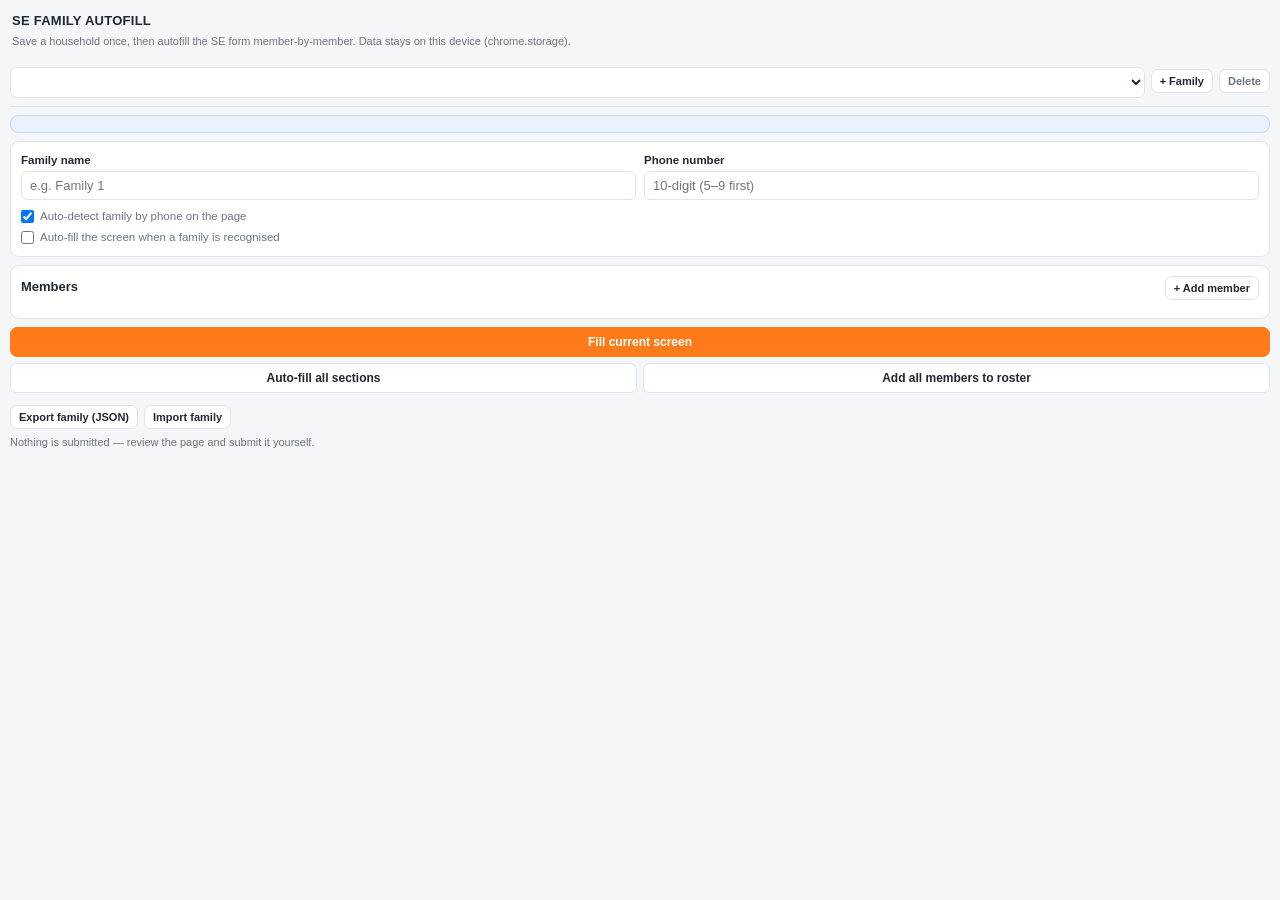
==== extension/sidepanel.html @ f86e413c "Census 2027 SE training replica + Family Autofill extension - docs/: self-contained Self-Enumeration" ====
<!DOCTYPE html>
<html lang="en">
<head>
  <meta charset="utf-8" />
  <link rel="stylesheet" href="sidepanel.css" />
</head>
<body>
  <header>
    <h1>SE Family Autofill</h1>
    <p class="note">Save a household once, then autofill the SE form member-by-member. Data stays on this device (chrome.storage).</p>
  </header>

  <!-- Family bar -->
  <section class="bar">
    <select id="familySelect" title="Select family"></select>
    <button id="newFamily" class="sm">+ Family</button>
    <button id="deleteFamily" class="sm quiet">Delete</button>
  </section>

  <div id="detectBanner" class="detect" hidden></div>

  <section id="familyDetails" class="panel">
    <div class="row2">
      <label>Family name<input id="familyName" type="text" placeholder="e.g. Family 1" /></label>
      <label>Phone number<input id="familyPhone" type="tel" maxlength="10" placeholder="10-digit (5–9 first)" /></label>
    </div>
    <div class="toggles">
      <label class="toggle"><input type="checkbox" id="autoDetect" checked /> Auto-detect family by phone on the page</label>
      <label class="toggle"><input type="checkbox" id="autoFillMatch" /> Auto-fill the screen when a family is recognised</label>
    </div>
  </section>

  <!-- Members -->
  <section class="panel">
    <div class="section-head">
      <strong>Members</strong>
      <button id="addMember" class="sm">+ Add member</button>
    </div>
    <div id="memberChips" class="chips"></div>
  </section>

  <!-- Actions -->
  <section class="actions">
    <button id="fillScreen" class="primary" title="Fill whatever SE screen is open, for the selected member">Fill current screen</button>
    <button id="autoRun" title="Fill Q7–Q40 and click Save & Continue through all sections">Auto-fill all sections</button>
    <button id="addAll" title="On the Basic Information screen, add every family member to the roster">Add all members to roster</button>
  </section>

  <div id="status" class="status" hidden></div>

  <!-- Member editor -->
  <main id="editor"></main>

  <footer>
    <div class="io">
      <button id="exportFamily" class="sm">Export family (JSON)</button>
      <button id="importFamily" class="sm">Import family</button>
    </div>
    <span class="hint">Nothing is submitted — review the page and submit it yourself.</span>
  </footer>

  <script src="data.js"></script>
  <script src="schema.js"></script>
  <script src="sidepanel.js"></script>
</body>
</html>
---- extension/sidepanel.css ----
:root{
  --paper:#f4f6f8; --card:#fff; --ink:#1f2733; --muted:#6b7683; --line:#e0e5ea;
  --accent:#ff7a18; --accent-dark:#e96a08; --green:#1f8a4c; --warn:#c0392b;
  --sans:-apple-system,BlinkMacSystemFont,"Segoe UI",Roboto,sans-serif;
  --mono:ui-monospace,SFMono-Regular,Menlo,monospace;
}
*{box-sizing:border-box}
body{margin:0;padding:0 10px 14px;background:var(--paper);color:var(--ink);font:13px/1.45 var(--sans)}
header{padding:12px 2px 6px}
h1{margin:0;font-size:13px;font-weight:700;letter-spacing:.02em;text-transform:uppercase}
.note{margin:3px 0 0;font-size:11px;color:var(--muted)}

button{font:600 12px var(--sans);padding:7px 10px;border:1px solid var(--line);border-radius:7px;background:var(--card);color:var(--ink);cursor:pointer}
button:hover{border-color:#b9c2cc}
button.primary{background:var(--accent);border-color:var(--accent);color:#fff}
button.primary:hover{background:var(--accent-dark)}
button.sm{padding:5px 8px;font-size:11px}
button.quiet{color:var(--muted)}
button:disabled{opacity:.5;cursor:not-allowed}

.bar{display:flex;gap:6px;align-items:center;position:sticky;top:0;background:var(--paper);padding:8px 0;z-index:3;border-bottom:1px solid var(--line)}
.bar select{flex:1;padding:6px;border:1px solid var(--line);border-radius:7px;background:#fff}

.panel{background:var(--card);border:1px solid var(--line);border-radius:9px;padding:10px;margin-top:8px}
.row2{display:grid;grid-template-columns:1fr 1fr;gap:8px}
label{display:block;font-weight:600;font-size:11.5px}
input,select,textarea{width:100%;padding:6px 8px;border:1px solid var(--line);border-radius:6px;background:#fff;color:var(--ink);font:13px var(--sans);margin-top:3px}
input:focus,select:focus{outline:2px solid rgba(255,122,24,.35);border-color:var(--accent)}
.section-head{display:flex;justify-content:space-between;align-items:center}
.toggles{margin-top:8px;display:flex;flex-direction:column;gap:4px}
.toggle{display:flex;align-items:center;gap:6px;font-weight:500;font-size:11.5px;color:var(--muted)}
.toggle input{width:auto;margin:0}
.detect{margin-top:8px;padding:8px 10px;border-radius:8px;background:#e8f3ff;border:1px solid #bcdcff;color:#194b86;font-size:12px;font-weight:600;display:flex;align-items:center;gap:8px}
.detect.warn{background:#fff7ee;border-color:#ffe2c2;color:#8a5a1b}

.chips{display:flex;flex-wrap:wrap;gap:6px;margin-top:8px}
.chip{display:inline-flex;align-items:center;gap:6px;border:1px solid var(--line);border-radius:999px;padding:4px 6px 4px 10px;background:#fff;font-size:12px;cursor:pointer}
.chip.active{border-color:var(--accent);background:#fff3e9;color:var(--accent-dark);font-weight:700}
.chip .x{border:none;background:none;color:var(--muted);cursor:pointer;font-size:13px;padding:0 2px}
.chip .badge{font-size:9px;background:#eef1f5;border-radius:999px;padding:1px 6px;color:var(--muted);text-transform:uppercase;font-weight:700}

.actions{display:grid;grid-template-columns:1fr 1fr;gap:6px;margin-top:8px}
.actions .primary{grid-column:1 / -1}

.status{margin-top:8px;padding:8px 10px;border-radius:7px;background:#eef4ec;border:1px solid #cfe3d3;font:11px/1.5 var(--mono);white-space:pre-wrap;max-height:160px;overflow:auto}

main#editor{margin-top:8px}
.acc{border:1px solid var(--line);border-radius:9px;margin-top:8px;background:var(--card);overflow:hidden}
.acc > .ah{display:flex;justify-content:space-between;align-items:center;padding:9px 11px;cursor:pointer;font-weight:700;background:#fafbfc}
.acc > .ah .rng{font-size:10px;color:var(--muted);font-weight:600}
.acc > .body{padding:6px 11px 12px;display:none}
.acc.open > .body{display:block}
.f{margin:8px 0}
.f > label{margin-bottom:2px}
.f .choices{display:flex;flex-wrap:wrap;gap:4px 12px;margin-top:3px}
.f .choices label{display:inline-flex;align-items:center;gap:4px;font-weight:500;font-size:12px;margin:0}
.f .choices input{width:auto;margin:0}
.f .qn{color:var(--accent-dark);font-weight:700;margin-right:3px}
.f .hint{color:var(--muted);font-size:10.5px;margin-top:2px}
.f.chk{display:flex;align-items:center;gap:6px}
.f.chk input{width:auto;margin:0}
.f.chk > label{margin:0;font-weight:500}
.qhead{font-weight:700;color:#0b1f4d;border-left:3px solid var(--accent);padding-left:7px;margin:12px 0 4px;font-size:12.5px}
.disabled-note{background:#fff7ee;border:1px solid #ffe2c2;color:#8a5a1b;border-radius:7px;padding:7px 9px;font-size:11px}

footer{margin-top:12px;display:flex;flex-direction:column;gap:6px;font-size:11px;color:var(--muted)}
footer .io{display:flex;gap:6px}
.empty{color:var(--muted);font-size:12px;text-align:center;padding:14px 6px}
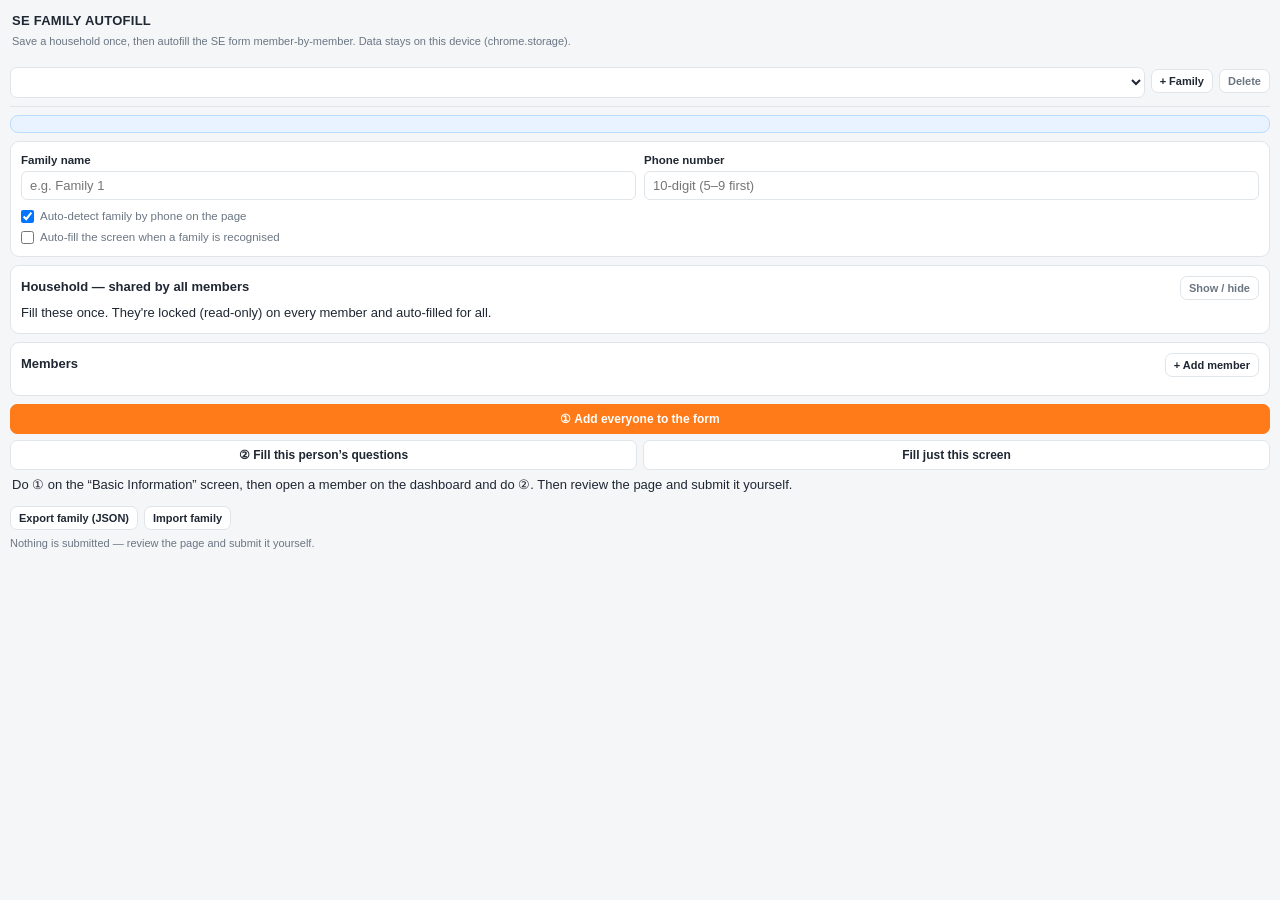
==== commit 00e44b54: "Add question-reduction engine + low-literacy UX; replica tweaks Extension: - optimize.js: household-" ====
--- a/extension/sidepanel.html
+++ b/extension/sidepanel.html
@@ -30,6 +30,16 @@
     </div>
   </section>
 
+  <!-- Household shared -->
+  <section class="panel">
+    <div class="section-head">
+      <strong>Household — shared by all members</strong>
+      <button id="toggleHousehold" class="sm quiet">Show / hide</button>
+    </div>
+    <p class="hint" style="margin:4px 0 0">Fill these once. They're locked (read-only) on every member and auto-filled for all.</p>
+    <div id="householdFields" hidden></div>
+  </section>
+
   <!-- Members -->
   <section class="panel">
     <div class="section-head">
@@ -41,10 +51,11 @@
 
   <!-- Actions -->
   <section class="actions">
-    <button id="fillScreen" class="primary" title="Fill whatever SE screen is open, for the selected member">Fill current screen</button>
-    <button id="autoRun" title="Fill Q7–Q40 and click Save & Continue through all sections">Auto-fill all sections</button>
-    <button id="addAll" title="On the Basic Information screen, add every family member to the roster">Add all members to roster</button>
+    <button id="addAll" class="primary" title="On the Basic Information screen, add every family member to the roster">① Add everyone to the form</button>
+    <button id="autoRun" title="Fill Q7–Q40 and click Save & Continue through all sections for the selected member">② Fill this person’s questions</button>
+    <button id="fillScreen" title="Fill just the screen that's open now, for the selected member">Fill just this screen</button>
   </section>
+  <p class="hint" style="margin:6px 2px 0">Do ① on the “Basic Information” screen, then open a member on the dashboard and do ②. Then review the page and submit it yourself.</p>
 
   <div id="status" class="status" hidden></div>
 
@@ -61,6 +72,7 @@
 
   <script src="data.js"></script>
   <script src="schema.js"></script>
+  <script src="optimize.js"></script>
   <script src="sidepanel.js"></script>
 </body>
 </html>
--- a/extension/sidepanel.css
+++ b/extension/sidepanel.css
@@ -61,6 +61,17 @@
 .f.chk input{width:auto;margin:0}
 .f.chk > label{margin:0;font-weight:500}
 .qhead{font-weight:700;color:#0b1f4d;border-left:3px solid var(--accent);padding-left:7px;margin:12px 0 4px;font-size:12.5px}
+/* prefilled + locked fields */
+.f.locked{background:#f5f8fa;border:1px dashed #cfd8e0;border-radius:7px;padding:6px 8px;margin:8px 0}
+.f.locked > label{color:var(--muted)}
+.f.locked .lockval{font-weight:600;color:var(--ink);margin-top:2px;word-break:break-word}
+.f.locked .lockval .empty{color:#a2adb8;font-weight:400}
+.lockrow{display:flex;align-items:center;justify-content:space-between;gap:8px;margin-top:2px}
+.lockchip{font-size:9px;font-weight:800;letter-spacing:.04em;text-transform:uppercase;color:#194b86;background:#e8f3ff;border-radius:999px;padding:1px 7px;white-space:nowrap}
+.lockchip.auto{color:#6b4e00;background:#fdecc8}
+.lockchip.parent,.lockchip.spouse{color:#155e3f;background:#e3f4ea}
+.override{border:none;background:none;color:var(--accent-dark);font-size:10.5px;cursor:pointer;padding:0}
+.savings{font-size:11px;color:var(--green);font-weight:700;margin:2px 0 6px}
 .disabled-note{background:#fff7ee;border:1px solid #ffe2c2;color:#8a5a1b;border-radius:7px;padding:7px 9px;font-size:11px}
 
 footer{margin-top:12px;display:flex;flex-direction:column;gap:6px;font-size:11px;color:var(--muted)}
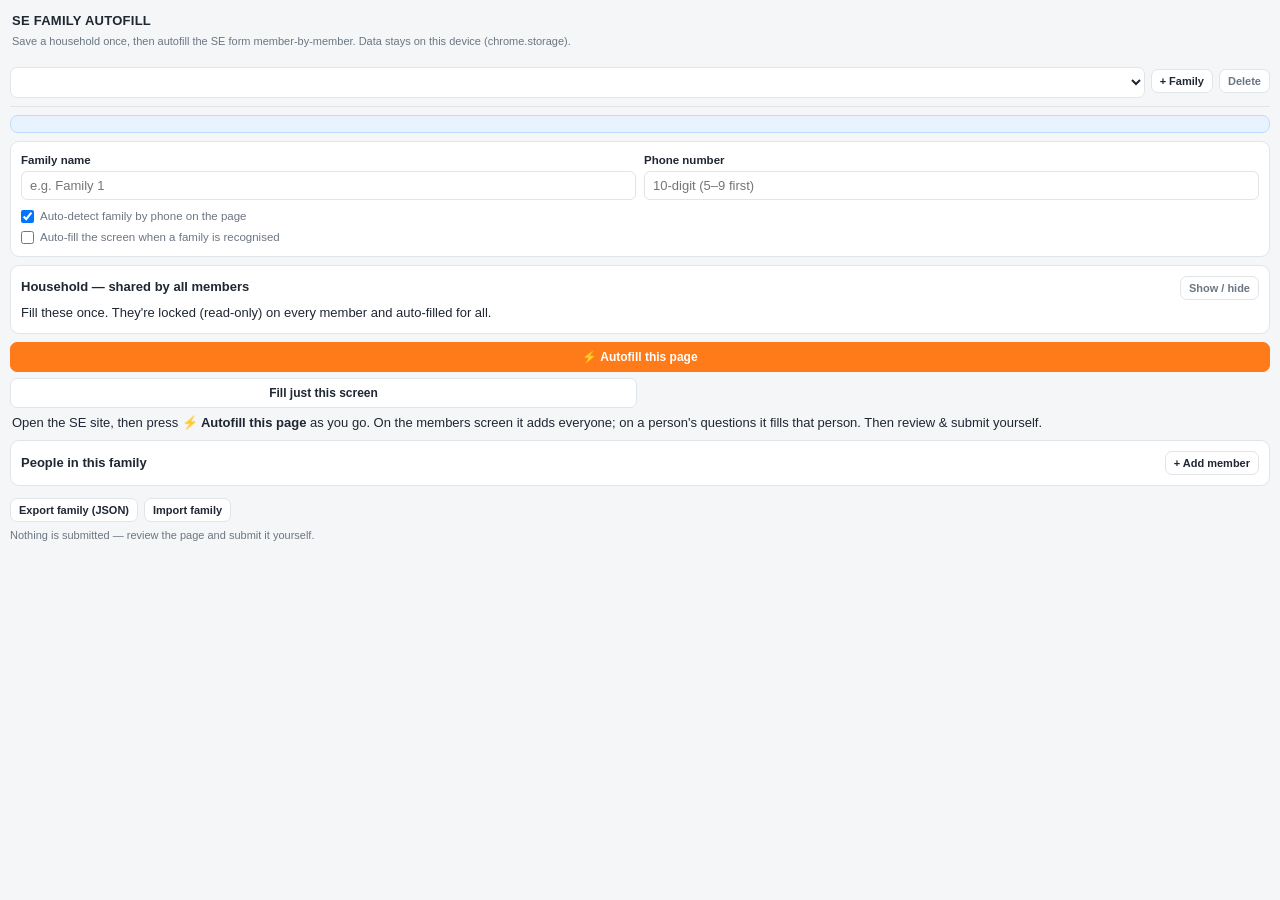
==== commit d89a9ab6: "Simplify to one form per family + smart autofill; religion defaults to Jain - One form per family: h" ====
--- a/extension/sidepanel.html
+++ b/extension/sidepanel.html
@@ -40,22 +40,20 @@
     <div id="householdFields" hidden></div>
   </section>
 
-  <!-- Members -->
+  <!-- Actions -->
+  <section class="actions">
+    <button id="autofillPage" class="primary" title="Fills whatever SE screen is open, for this family — adds the roster on the members screen, and fills the matching person on the questionnaire">⚡ Autofill this page</button>
+    <button id="fillScreen" title="Fill just the screen that's open now (advanced)">Fill just this screen</button>
+  </section>
+  <p class="hint" style="margin:6px 2px 0">Open the SE site, then press <strong>⚡ Autofill this page</strong> as you go. On the members screen it adds everyone; on a person's questions it fills that person. Then review &amp; submit yourself.</p>
+
+  <!-- People (one form per family) -->
   <section class="panel">
     <div class="section-head">
-      <strong>Members</strong>
+      <strong>People in this family</strong>
       <button id="addMember" class="sm">+ Add member</button>
     </div>
-    <div id="memberChips" class="chips"></div>
   </section>
-
-  <!-- Actions -->
-  <section class="actions">
-    <button id="addAll" class="primary" title="On the Basic Information screen, add every family member to the roster">① Add everyone to the form</button>
-    <button id="autoRun" title="Fill Q7–Q40 and click Save & Continue through all sections for the selected member">② Fill this person’s questions</button>
-    <button id="fillScreen" title="Fill just the screen that's open now, for the selected member">Fill just this screen</button>
-  </section>
-  <p class="hint" style="margin:6px 2px 0">Do ① on the “Basic Information” screen, then open a member on the dashboard and do ②. Then review the page and submit it yourself.</p>
 
   <div id="status" class="status" hidden></div>
 
